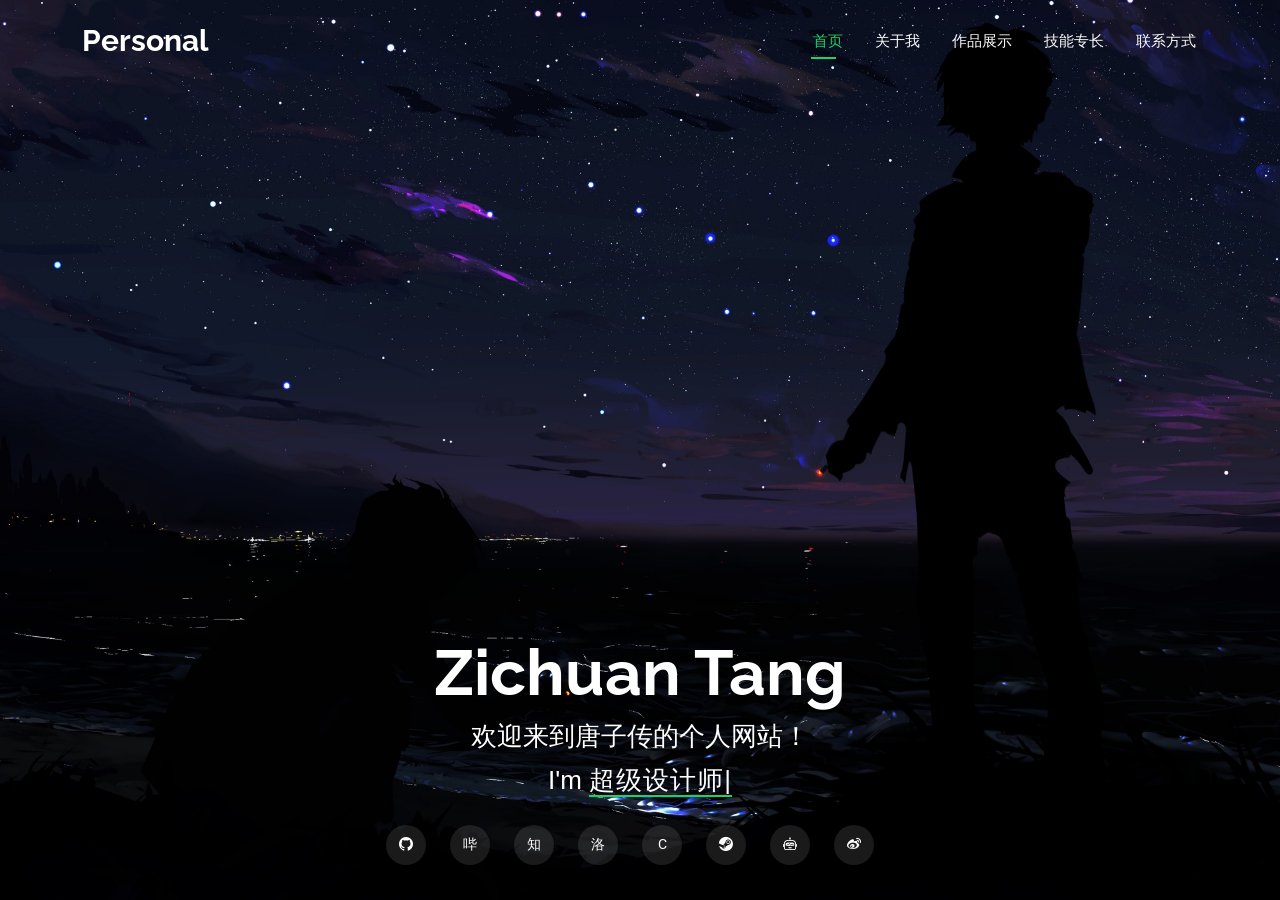
==== index.html @ 65982f15 "在index和css里面加了点东西 1.欢迎来到唐子传的个人网站！ 2.top: 300px;  /* 控制整体向下偏移 50px */ 3.以及一些小注释" ====
<!DOCTYPE html>
<html lang="en">

<head>
  <meta charset="utf-8">
  <meta content="width=device-width, initial-scale=1.0" name="viewport">
  <title>TZC - Personal</title>
  <meta name="description" content="">
  <meta name="keywords" content="">

  <!-- Favicons -->
  <link href="assets/img/favicon.png" rel="icon">
  <link href="assets/img/apple-touch-icon.png" rel="apple-touch-icon">

  <!-- Fonts -->
  <link href="https://fonts.googleapis.com" rel="preconnect">
  <link href="https://fonts.gstatic.com" rel="preconnect" crossorigin>
  <link href="https://fonts.googleapis.com/css2?family=Roboto:ital,wght@0,100;0,300;0,400;0,500;0,700;0,900;1,100;1,300;1,400;1,500;1,700;1,900&family=Poppins:ital,wght@0,100;0,200;0,300;0,400;0,500;0,600;0,700;0,800;0,900;1,100;1,200;1,300;1,400;1,500;1,600;1,700;1,800;1,900&family=Raleway:ital,wght@0,100;0,200;0,300;0,400;0,500;0,600;0,700;0,800;0,900;1,100;1,200;1,300;1,400;1,500;1,600;1,700;1,800;1,900&display=swap" rel="stylesheet">

  <!-- Vendor CSS Files -->
  <link href="assets/vendor/bootstrap/css/bootstrap.min.css" rel="stylesheet">
  <link href="assets/vendor/bootstrap-icons/bootstrap-icons.css" rel="stylesheet">
  <link href="assets/vendor/aos/aos.css" rel="stylesheet">
  <link href="assets/vendor/swiper/swiper-bundle.min.css" rel="stylesheet">
  <link href="assets/vendor/glightbox/css/glightbox.min.css" rel="stylesheet">

  <!-- Main CSS File -->
  <link href="assets/css/main.css" rel="stylesheet">


  <!-- 实际上可以通过JavaScript来监听滚动事件，并动态地调整导航条的显示和隐藏。 -->
  <style>
    /* 增加这段CSS来控制导航条的样式 */
    #header {
      transition: top 0.3s ease-in-out;
    }
  
    .hide-header {
      top: -100px; /* 根据导航条的高度调整，隐藏导航条 */
    }
  </style>  
  <!-- 为了实现需要的“往上滑动页面顶部导航条消失，往下滑动顶部导航条被带出”的效果。 -->
</head>

<body class="index-page">

  <header id="header" class="header d-flex align-items-center fixed-top">
    <div class="container-fluid container-xl position-relative d-flex align-items-center justify-content-between">

      <a href="index.html" class="logo d-flex align-items-center">
        <h1 class="sitename">Personal</h1>
      </a>

      <nav id="navmenu" class="navmenu">
        <ul>
          <li><a href="index.html" class="active">首页</a></li>
          <li><a href="about.html">关于我</a></li>
          <li><a href="resume.html">作品展示</a></li>
          <li><a href="portfolio.html">技能专长</a></li>
          <li><a href="contact.html">联系方式</a></li>
        </ul>
        <i class="mobile-nav-toggle d-xl-none bi bi-list"></i>
      </nav>

    </div>
  </header>

  <main class="main">

    <!-- Hero Section -->
    <section id="hero" class="hero section dark-background">

      <img src="assets/img/hero-bg.jpg" alt="" data-aos="fade-in">

      <div class="container" data-aos="zoom-out" data-aos-delay="100">
        <h2>Zichuan Tang</h2>
        <p>欢迎来到唐子传的个人网站！</p>
        <p>I'm <span class="typed" data-typed-items="超级设计师, 闲的开发人员, 很自由工作者, 宇宙级大学生">老神秘研究人员</span><span class="typed-cursor typed-cursor--blink"></span></p>
        <div class="social-links">
          <a href="https://github.com/Tang20041115"><i class="bi bi-github"></i></a>
          <a href="https://space.bilibili.com/1944350495">哔</a>
          <a href="https://www.zhihu.com/people/tiamo-25-21-86">知</a>
          <a href="https://www.luogu.com.cn/user/812829#practice">洛</a>
          <a href="https://blog.dotcpp.com/home/dotcpp0659127">C</a>
          <a href="https://lmarena.ai/"><i class="bi bi-steam"></i></a>
          <a href="https://web.lmarena.ai/"><i class="bi bi-robot"></i></a>
          <a href="https://www.weibo.com/u/7231794703"><i class="bi bi-sina-weibo"></i></a>
        </div>
      </div>

    </section><!-- /Hero Section -->

  </main>


  <!-- Scroll Top -->
  <a href="#" id="scroll-top" class="scroll-top d-flex align-items-center justify-content-center"><i class="bi bi-arrow-up-short"></i></a>

  <!-- Preloader -->
  <div id="preloader"></div>

  <!-- Vendor JS Files -->
  <script src="assets/vendor/bootstrap/js/bootstrap.bundle.min.js"></script>
  <script src="assets/vendor/php-email-form/validate.js"></script>
  <script src="assets/vendor/aos/aos.js"></script>
  <script src="assets/vendor/typed.js/typed.umd.js"></script>
  <script src="assets/vendor/purecounter/purecounter_vanilla.js"></script>
  <script src="assets/vendor/waypoints/noframework.waypoints.js"></script>
  <script src="assets/vendor/swiper/swiper-bundle.min.js"></script>
  <script src="assets/vendor/glightbox/js/glightbox.min.js"></script>
  <script src="assets/vendor/imagesloaded/imagesloaded.pkgd.min.js"></script>
  <script src="assets/vendor/isotope-layout/isotope.pkgd.min.js"></script>

  <!-- Main JS File -->
  <script src="assets/js/main.js"></script>

  <!-- 实际上可以通过JavaScript来监听滚动事件，并动态地调整导航条的显示和隐藏。 -->
  <script>
    // 添加这段JavaScript代码
    let lastScrollTop = 0;  // 上次滚动的位置
  
    // 获取header元素
    const header = document.getElementById('header');
  
    // 监听滚动事件
    window.addEventListener('scroll', function() {
      let currentScroll = window.pageYOffset || document.documentElement.scrollTop;
      
      if (currentScroll > lastScrollTop) {
        // 滚动向下，隐藏导航条
        header.classList.add('hide-header');
      } else {
        // 滚动向上，显示导航条
        header.classList.remove('hide-header');
      }
      
      lastScrollTop = currentScroll <= 0 ? 0 : currentScroll; // 防止小的负值
    });
  </script>  
  <!-- 为了实现需要的“往上滑动页面顶部导航条消失，往下滑动顶部导航条被带出”的效果。 -->
</body>

</html>
  <!-- =======================================================
  * Template Name: Personal
  * Template URL: https://bootstrapmade.com/personal-free-resume-bootstrap-template/
  * Updated: Nov 04 2024 with Bootstrap v5.3.3
  * Author: BootstrapMade.com
  * License: https://bootstrapmade.com/license/
  ======================================================== -->
---- assets/css/main.css ----
/**
* Template Name: Personal
* Template URL: https://bootstrapmade.com/personal-free-resume-bootstrap-template/
* Updated: Nov 04 2024 with Bootstrap v5.3.3
* Author: BootstrapMade.com
* License: https://bootstrapmade.com/license/
*/

/*--------------------------------------------------------------
# Font & Color Variables
# Help: https://bootstrapmade.com/color-system/
--------------------------------------------------------------*/
/* 字体Fonts */
:root {
  --default-font: "Roboto",  system-ui, -apple-system, "Segoe UI", Roboto, "Helvetica Neue", Arial, "Noto Sans", "Liberation Sans", sans-serif, "Apple Color Emoji", "Segoe UI Emoji", "Segoe UI Symbol", "Noto Color Emoji";
  --heading-font: "Raleway",  sans-serif;
  --nav-font: "Poppins",  sans-serif;
}

/* 全局颜色Global Colors - The following color variables are used throughout the website. Updating them here will change the color scheme of the entire website */
:root { 
  --background-color: #000000; /* Background color for the entire website, including individual sections */
  --default-color: #fafafa; /* Default color used for the majority of the text content across the entire website */
  --heading-color: #ffffff; /* Color for headings, subheadings and title throughout the website */
  --accent-color: #18d26e; /* Accent color that represents your brand on the website. It's used for buttons, links, and other elements that need to stand out */
  --surface-color: #1a1a1a; /* The surface color is used as a background of boxed elements within sections, such as cards, icon boxes, or other elements that require a visual separation from the global background. */
  --contrast-color: #000000; /* Contrast color for text, ensuring readability against backgrounds of accent, heading, or default colors. */
}

/* 菜单颜色Nav Menu Colors - The following color variables are used specifically for the navigation menu. They are separate from the global colors to allow for more customization options */
:root {
  --nav-color: #fafafa;  /* The default color of the main navmenu links */
  --nav-hover-color: #18d26e; /* Applied to main navmenu links when they are hovered over or active */
  --nav-mobile-background-color: #1a1a1a; /* Used as the background color for mobile navigation menu */
  --nav-dropdown-background-color: #1a1a1a; /* Used as the background color for dropdown items that appear when hovering over primary navigation items */
  --nav-dropdown-color: #fafafa; /* Used for navigation links of the dropdown items in the navigation menu. */
  --nav-dropdown-hover-color: #18d26e; /* Similar to --nav-hover-color, this color is applied to dropdown navigation links when they are hovered over. */
}

/* Color Presets - These classes override global colors when applied to any section or element, providing reuse of the sam color scheme. */

.light-background {
  --background-color: #1a1a1a;
  --surface-color: #343434;
}

.dark-background {
  --background-color: rgba(15, 15, 15, 0.975);
  --default-color: #ffffff;
  --heading-color: #ffffff;
  --surface-color: #292929f9;
  --contrast-color: #000000;
}

/* Smooth scroll */
:root {
  scroll-behavior: smooth;
}

/*--------------------------------------------------------------
# General Styling & Shared Classes
--------------------------------------------------------------*/
body {
  color: var(--default-color);
  background-color: var(--background-color);
  font-family: var(--default-font);
}

a {
  color: var(--accent-color);
  text-decoration: none;
  transition: 0.3s;
}

a:hover {
  color: color-mix(in srgb, var(--accent-color), transparent 25%);
  text-decoration: none;
}

h1,
h2,
h3,
h4,
h5,
h6 {
  color: var(--heading-color);
  font-family: var(--heading-font);
}

/* PHP Email Form Messages
------------------------------*/
.php-email-form .error-message {
  display: none;
  background: #df1529;
  color: #ffffff;
  text-align: left;
  padding: 15px;
  margin-bottom: 24px;
  font-weight: 600;
}

.php-email-form .sent-message {
  display: none;
  color: #ffffff;
  background: #059652;
  text-align: center;
  padding: 15px;
  margin-bottom: 24px;
  font-weight: 600;
}

.php-email-form .loading {
  display: none;
  background: var(--surface-color);
  text-align: center;
  padding: 15px;
  margin-bottom: 24px;
}

.php-email-form .loading:before {
  content: "";
  display: inline-block;
  border-radius: 50%;
  width: 24px;
  height: 24px;
  margin: 0 10px -6px 0;
  border: 3px solid var(--accent-color);
  border-top-color: var(--surface-color);
  animation: php-email-form-loading 1s linear infinite;
}

@keyframes php-email-form-loading {
  0% {
    transform: rotate(0deg);
  }

  100% {
    transform: rotate(360deg);
  }
}

/*--------------------------------------------------------------
# Global Header
--------------------------------------------------------------*/
.header {
  --background-color: rgba(0, 0, 0, 0);
  color: var(--default-color);
  background-color: var(--background-color);
  padding: 15px 0;
  transition: all 0.5s;
  z-index: 997;
}

.header .logo {
  line-height: 1;
}

.header .logo img {
  max-height: 32px;
  margin-right: 8px;
}

.header .logo h1 {
  font-size: 30px;
  margin: 0;
  font-weight: 700;
  color: var(--heading-color);
}

.scrolled .header {
  box-shadow: 0px 0 18px rgba(0, 0, 0, 0.1);
}

/* Global Header on Scroll
------------------------------*/
.scrolled .header {
  --background-color: rgba(0, 0, 0, 0.8);
}

/*--------------------------------------------------------------
# Navigation Menu
--------------------------------------------------------------*/
/* Desktop Navigation */
@media (min-width: 1200px) {
  .navmenu {
    padding: 0;
  }

  .navmenu ul {
    margin: 0;
    padding: 0;
    display: flex;
    list-style: none;
    align-items: center;
  }

  .navmenu li {
    position: relative;
  }

  .navmenu>ul>li {
    white-space: nowrap;
    padding: 15px 14px;
  }

  .navmenu>ul>li:last-child {
    padding-right: 0;
  }

  .navmenu a,
  .navmenu a:focus {
    color: var(--nav-color);
    font-size: 15px;
    padding: 0 2px;
    font-family: var(--nav-font);
    font-weight: 400;
    display: flex;
    align-items: center;
    justify-content: space-between;
    white-space: nowrap;
    transition: 0.3s;
    position: relative;
  }

  .navmenu a i,
  .navmenu a:focus i {
    font-size: 12px;
    line-height: 0;
    margin-left: 5px;
    transition: 0.3s;
  }

  .navmenu>ul>li>a:before {
    content: "";
    position: absolute;
    height: 2px;
    bottom: -6px;
    left: 0;
    background-color: var(--nav-hover-color);
    visibility: hidden;
    width: 0px;
    transition: all 0.3s ease-in-out 0s;
  }

  .navmenu a:hover:before,
  .navmenu li:hover>a:before,
  .navmenu .active:before {
    visibility: visible;
    width: 25px;
  }

  .navmenu li:hover>a,
  .navmenu .active,
  .navmenu .active:focus {
    color: var(--nav-hover-color);
  }

  .navmenu .dropdown ul {
    margin: 0;
    padding: 10px 0;
    background: var(--nav-dropdown-background-color);
    display: block;
    position: absolute;
    visibility: hidden;
    left: 14px;
    top: 130%;
    opacity: 0;
    transition: 0.3s;
    border-radius: 4px;
    z-index: 99;
    box-shadow: 0px 0px 30px rgba(0, 0, 0, 0.1);
  }

  .navmenu .dropdown ul li {
    min-width: 200px;
  }

  .navmenu .dropdown ul a {
    padding: 10px 20px;
    font-size: 15px;
    text-transform: none;
    color: var(--nav-dropdown-color);
  }

  .navmenu .dropdown ul a i {
    font-size: 12px;
  }

  .navmenu .dropdown ul a:hover,
  .navmenu .dropdown ul .active:hover,
  .navmenu .dropdown ul li:hover>a {
    color: var(--nav-dropdown-hover-color);
  }

  .navmenu .dropdown:hover>ul {
    opacity: 1;
    top: 100%;
    visibility: visible;
  }

  .navmenu .dropdown .dropdown ul {
    top: 0;
    left: -90%;
    visibility: hidden;
  }

  .navmenu .dropdown .dropdown:hover>ul {
    opacity: 1;
    top: 0;
    left: -100%;
    visibility: visible;
  }
}

/* Mobile Navigation */
@media (max-width: 1199px) {
  .mobile-nav-toggle {
    color: var(--nav-color);
    font-size: 28px;
    line-height: 0;
    margin-right: 10px;
    cursor: pointer;
    transition: color 0.3s;
  }

  .navmenu {
    padding: 0;
    z-index: 9997;
  }

  .navmenu ul {
    display: none;
    list-style: none;
    position: absolute;
    inset: 60px 20px 20px 20px;
    padding: 10px 0;
    margin: 0;
    border-radius: 6px;
    background-color: var(--nav-mobile-background-color);
    border: 1px solid color-mix(in srgb, var(--default-color), transparent 90%);
    box-shadow: none;
    overflow-y: auto;
    transition: 0.3s;
    z-index: 9998;
  }

  .navmenu a,
  .navmenu a:focus {
    color: var(--nav-dropdown-color);
    padding: 10px 20px;
    font-family: var(--nav-font);
    font-size: 17px;
    font-weight: 500;
    display: flex;
    align-items: center;
    justify-content: space-between;
    white-space: nowrap;
    transition: 0.3s;
  }

  .navmenu a i,
  .navmenu a:focus i {
    font-size: 12px;
    line-height: 0;
    margin-left: 5px;
    width: 30px;
    height: 30px;
    display: flex;
    align-items: center;
    justify-content: center;
    border-radius: 50%;
    transition: 0.3s;
    background-color: color-mix(in srgb, var(--accent-color), transparent 90%);
  }

  .navmenu a i:hover,
  .navmenu a:focus i:hover {
    background-color: var(--accent-color);
    color: var(--contrast-color);
  }

  .navmenu a:hover,
  .navmenu .active,
  .navmenu .active:focus {
    color: var(--nav-dropdown-hover-color);
  }

  .navmenu .active i,
  .navmenu .active:focus i {
    background-color: var(--accent-color);
    color: var(--contrast-color);
    transform: rotate(180deg);
  }

  .navmenu .dropdown ul {
    position: static;
    display: none;
    z-index: 99;
    padding: 10px 0;
    margin: 10px 20px;
    background-color: var(--nav-dropdown-background-color);
    transition: all 0.5s ease-in-out;
  }

  .navmenu .dropdown ul ul {
    background-color: rgba(33, 37, 41, 0.1);
  }

  .navmenu .dropdown>.dropdown-active {
    display: block;
    background-color: rgba(33, 37, 41, 0.03);
  }

  .mobile-nav-active {
    overflow: hidden;
  }

  .mobile-nav-active .mobile-nav-toggle {
    color: #fff;
    position: absolute;
    font-size: 32px;
    top: 15px;
    right: 15px;
    margin-right: 0;
    z-index: 9999;
  }

  .mobile-nav-active .navmenu {
    position: fixed;
    overflow: hidden;
    inset: 0;
    background: rgba(33, 37, 41, 0.8);
    transition: 0.3s;
  }

  .mobile-nav-active .navmenu>ul {
    display: block;
  }
}

/*--------------------------------------------------------------
# Global Footer
--------------------------------------------------------------*/
.footer {
  color: var(--default-color);
  background-color: var(--background-color);
  font-size: 14px;
  text-align: center;
  padding: 30px 0;
  position: relative;
}

.footer h3 {
  font-size: 36px;
  font-weight: 700;
  position: relative;
  padding: 0;
  margin: 0 0 15px 0;
}

.footer p {
  font-size: 15;
  font-style: italic;
  padding: 0;
  margin: 0 0 30px 0;
}

.footer .social-links {
  margin: 0 0 30px 0;
}

.footer .social-links a {
  font-size: 16px;
  display: flex;
  align-items: center;
  justify-content: center;
  background: var(--accent-color);
  color: var(--contrast-color);
  line-height: 1;
  margin: 0 4px;
  border-radius: 50%;
  text-align: center;
  width: 36px;
  height: 36px;
  transition: 0.3s;
}

.footer .social-links a:hover {
  background: color-mix(in srgb, var(--accent-color), transparent 20%);
  text-decoration: none;
}

.footer .copyright {
  padding-top: 25px;
  border-top: 1px solid color-mix(in srgb, var(--default-color), transparent 90%);
}

.footer .credits {
  font-size: 13px;
  padding-top: 5px;
}

/*--------------------------------------------------------------
# Preloader
--------------------------------------------------------------*/
#preloader {
  position: fixed;
  inset: 0;
  z-index: 999999;
  overflow: hidden;
  background: var(--background-color);
  transition: all 0.6s ease-out;
}

#preloader:before {
  content: "";
  position: fixed;
  top: calc(50% - 30px);
  left: calc(50% - 30px);
  border: 6px solid #ffffff;
  border-color: var(--accent-color) transparent var(--accent-color) transparent;
  border-radius: 50%;
  width: 60px;
  height: 60px;
  animation: animate-preloader 1.5s linear infinite;
}

@keyframes animate-preloader {
  0% {
    transform: rotate(0deg);
  }

  100% {
    transform: rotate(360deg);
  }
}

/*--------------------------------------------------------------
# Scroll Top Button
--------------------------------------------------------------*/
.scroll-top {
  position: fixed;
  visibility: hidden;
  opacity: 0;
  right: 15px;
  bottom: -15px;
  z-index: 99999;
  background-color: var(--accent-color);
  width: 44px;
  height: 44px;
  border-radius: 50px;
  transition: all 0.4s;
}

.scroll-top i {
  font-size: 24px;
  color: var(--contrast-color);
  line-height: 0;
}

.scroll-top:hover {
  background-color: color-mix(in srgb, var(--accent-color), transparent 20%);
  color: var(--contrast-color);
}

.scroll-top.active {
  visibility: visible;
  opacity: 1;
  bottom: 15px;
}

/*--------------------------------------------------------------
# Disable aos animation delay on mobile devices
--------------------------------------------------------------*/
@media screen and (max-width: 768px) {
  [data-aos-delay] {
    transition-delay: 0 !important;
  }
}

/*--------------------------------------------------------------
# Global Page Titles & Breadcrumbs
--------------------------------------------------------------*/
.page-title {
  color: var(--default-color);
  background-color: var(--background-color);
  position: relative;
}

.page-title .heading {
  padding: 160px 0 80px 0;
  border-top: 1px solid color-mix(in srgb, var(--default-color), transparent 90%);
}

.page-title .heading h1 {
  font-size: 38px;
  font-weight: 700;
}

.page-title nav {
  background-color: color-mix(in srgb, var(--default-color), transparent 90%);
  padding: 20px 0;
}

.page-title nav ol {
  display: flex;
  flex-wrap: wrap;
  list-style: none;
  margin: 0;
  font-size: 16px;
  font-weight: 600;
}

.page-title nav ol li+li {
  padding-left: 10px;
}

.page-title nav ol li+li::before {
  content: "/";
  display: inline-block;
  padding-right: 10px;
  color: color-mix(in srgb, var(--default-color), transparent 70%);
}

/*--------------------------------------------------------------
# Global Sections
--------------------------------------------------------------*/
section,
.section {
  color: var(--default-color);
  background-color: var(--background-color);
  padding: 60px 0;
  scroll-margin-top: 100px;
  overflow: clip;
}

@media (max-width: 1199px) {

  section,
  .section {
    scroll-margin-top: 66px;
  }
}

/*--------------------------------------------------------------
# Global Section Titles
--------------------------------------------------------------*/
.section-title {
  padding-bottom: 60px;
  position: relative;
}

.section-title h2 {
  font-size: 14px;
  font-weight: 500;
  padding: 0;
  line-height: 1px;
  margin: 0;
  letter-spacing: 1.5px;
  text-transform: uppercase;
  color: color-mix(in srgb, var(--default-color), transparent 50%);
  position: relative;
}

.section-title h2::after {
  content: "";
  width: 120px;
  height: 1px;
  display: inline-block;
  background: var(--accent-color);
  margin: 4px 10px;
}

.section-title div {
  color: var(--heading-color);
  margin: 0;
  margin: 0;
  font-size: 28px;
  font-weight: 700;
  text-transform: uppercase;
  font-family: var(--heading-font);
}

/*--------------------------------------------------------------
# Hero Section
--------------------------------------------------------------*/
.hero {
  width: 100%;
  min-height: 100vh;
  position: relative;
  padding: 80px 0;
  display: flex;
  align-items: center;
  justify-content: center;
}

.hero img {
  position: absolute;
  inset: 0;
  display: block;
  width: 100%;
  height: 100%;
  object-fit: cover;
  z-index: 1;
}

.hero .container {
  position: relative;
  z-index: 3;
  text-align: center; /* 水平居中 */
  /*padding-top: 65vh;  调整这个值来控制向下偏移的程度 */
  top: 300px;  /* 控制整体向下偏移 50px */
}

.hero h2 {
  margin: 0;
  font-size: 64px;
  font-weight: 700;
}

.hero p {
  margin: 5px 0 0 0;
  font-size: 26px;
  font-family: 'SimKai', 'KaiTi', sans-serif; /* 设置行书字体 */
}

.hero p span {
  letter-spacing: 1px;
  border-bottom: 2px solid var(--accent-color);
}

.hero .social-links {
  margin-top: 25px;
}

.hero .social-links a {
  background-color: color-mix(in srgb, var(--default-color), transparent 90%);
  color: var(--default-color);
  font-size: 14px;
  width: 40px;
  height: 40px;
  border-radius: 50px;
  display: inline-flex;
  align-items: center;
  justify-content: center;
  margin-right: 20px;
  transition: 0.3s;
}

.hero .social-links a:hover {
  background-color: var(--accent-color);
}

@media (max-width: 768px) {
  .hero h2 {
    font-size: 32px;
  }

  .hero p {
    font-size: 20px;
  }
}

/*--------------------------------------------------------------
# About Section
--------------------------------------------------------------*/
.about .content h2 {
  font-weight: 700;
  font-size: 24px;
}

.about .content ul {
  list-style: none;
  padding: 0;
}

.about .content ul li {
  margin-bottom: 20px;
  display: flex;
  align-items: center;
}

.about .content ul strong {
  margin-right: 10px;
}

.about .content ul i {
  font-size: 16px;
  margin-right: 5px;
  color: var(--accent-color);
  line-height: 0;
}

/*--------------------------------------------------------------
# Stats Section
--------------------------------------------------------------*/
.stats i {
  background-color: var(--surface-color);
  color: var(--accent-color);
  box-shadow: 0px 2px 25px rgba(0, 0, 0, 0.1);
  width: 54px;
  height: 54px;
  font-size: 24px;
  border-radius: 50px;
  border: 2px solid var(--background-color);
  display: inline-flex;
  align-items: center;
  justify-content: center;
  position: relative;
  z-index: 1;
}

.stats .stats-item {
  background-color: var(--surface-color);
  margin-top: -27px;
  padding: 30px 30px 25px 30px;
  width: 100%;
  position: relative;
  text-align: center;
  box-shadow: 0px 2px 35px rgba(0, 0, 0, 0.1);
  border-radius: 4px;
  z-index: 0;
}

.stats .stats-item span {
  font-size: 36px;
  display: block;
  font-weight: 700;
  color: color-mix(in srgb, var(--default-color), transparent 20%);
}

.stats .stats-item p {
  padding: 0;
  margin: 0;
  font-family: var(--heading-font);
  font-size: 16px;
}

/*--------------------------------------------------------------
# Skills Section
--------------------------------------------------------------*/
.skills .progress {
  height: 60px;
  display: block;
  background: none;
  border-radius: 0;
}

.skills .progress .skill {
  color: var(--heading-color);
  padding: 0;
  margin: 0 0 6px 0;
  text-transform: uppercase;
  display: block;
  font-weight: 600;
  font-family: var(--heading-font);
}

.skills .progress .skill .val {
  float: right;
  font-style: normal;
}

.skills .progress-bar-wrap {
  background: color-mix(in srgb, var(--default-color), transparent 90%);
  height: 10px;
}

.skills .progress-bar {
  width: 1px;
  height: 10px;
  transition: 0.9s;
  background-color: var(--accent-color);
}

/*--------------------------------------------------------------
# Interests Section
--------------------------------------------------------------*/
.interests .features-item {
  background-color: var(--surface-color);
  display: flex;
  align-items: center;
  padding: 20px;
  transition: 0.3s;
  border: 1px solid color-mix(in srgb, var(--default-color), transparent 90%);
  position: relative;
}

.interests .features-item i {
  font-size: 32px;
  padding-right: 10px;
  line-height: 0;
}

.interests .features-item h3 {
  font-weight: 700;
  margin: 0;
  padding: 0;
  line-height: 1;
  font-size: 16px;
}

.interests .features-item h3 a {
  color: var(--heading-color);
  transition: 0.3s;
}

.interests .features-item:hover {
  border-color: var(--accent-color);
}

.interests .features-item:hover h3 a {
  color: var(--accent-color);
}

/*--------------------------------------------------------------
# Testimonials Section
--------------------------------------------------------------*/
.testimonials .testimonials-carousel,
.testimonials .testimonials-slider {
  overflow: hidden;
}

.testimonials .testimonial-item {
  box-sizing: content-box;
  min-height: 320px;
}

.testimonials .testimonial-item .testimonial-img {
  width: 90px;
  border-radius: 50%;
  margin: -40px 0 0 40px;
  position: relative;
  z-index: 2;
  border: 6px solid var(--background-color);
}

.testimonials .testimonial-item h3 {
  font-size: 18px;
  font-weight: bold;
  margin: 10px 0 5px 45px;
}

.testimonials .testimonial-item h4 {
  font-size: 14px;
  color: color-mix(in srgb, var(--default-color), transparent 20%);
  margin: 0 0 0 45px;
}

.testimonials .testimonial-item .quote-icon-left,
.testimonials .testimonial-item .quote-icon-right {
  color: color-mix(in srgb, var(--accent-color), transparent 50%);
  font-size: 26px;
  line-height: 0;
}

.testimonials .testimonial-item .quote-icon-left {
  display: inline-block;
  left: -5px;
  position: relative;
}

.testimonials .testimonial-item .quote-icon-right {
  display: inline-block;
  right: -5px;
  position: relative;
  top: 10px;
  transform: scale(-1, -1);
}

.testimonials .testimonial-item p {
  font-style: italic;
  margin: 0 15px 0 15px;
  padding: 20px 20px 60px 20px;
  background: var(--surface-color);
  border-radius: 6px;
  position: relative;
  z-index: 1;
}

.testimonials .swiper-wrapper {
  height: auto;
}

.testimonials .swiper-pagination {
  margin-top: 20px;
  position: relative;
}

.testimonials .swiper-pagination .swiper-pagination-bullet {
  width: 12px;
  height: 12px;
  background-color: var(--background-color);
  opacity: 1;
  border: 1px solid var(--accent-color);
}

.testimonials .swiper-pagination .swiper-pagination-bullet-active {
  background-color: var(--accent-color);
}

/*--------------------------------------------------------------
# Resume Section
--------------------------------------------------------------*/
.resume .resume-title {
  color: var(--heading-color);
  font-size: 26px;
  font-weight: 700;
  margin-top: 20px;
  margin-bottom: 20px;
}

.resume .resume-item {
  padding: 0 0 20px 20px;
  margin-top: -2px;
  border-left: 2px solid var(--accent-color);
  position: relative;
}

.resume .resume-item h4 {
  line-height: 18px;
  font-size: 18px;
  font-weight: 600;
  text-transform: uppercase;
  color: color-mix(in srgb, var(--default-color), transparent 20%);
  margin-bottom: 10px;
}

.resume .resume-item h5 {
  font-size: 16px;
  padding: 5px 15px;
  display: inline-block;
  font-weight: 600;
  margin-bottom: 10px;
}

.resume .resume-item ul {
  padding-left: 20px;
}

.resume .resume-item ul li {
  padding-bottom: 10px;
}

.resume .resume-item:last-child {
  padding-bottom: 0;
}

.resume .resume-item::before {
  content: "";
  position: absolute;
  width: 16px;
  height: 16px;
  border-radius: 50px;
  left: -9px;
  top: 0;
  background: var(--background-color);
  border: 2px solid var(--accent-color);
}

/*--------------------------------------------------------------
# Services Section
--------------------------------------------------------------*/
.services .service-item {
  background-color: var(--surface-color);
  text-align: center;
  padding: 80px 20px;
  transition: all ease-in-out 0.3s;
  height: 100%;
}

.services .service-item .icon {
  margin: 0 auto;
  width: 64px;
  height: 64px;
  background: var(--accent-color);
  border-radius: 4px;
  display: flex;
  align-items: center;
  justify-content: center;
  margin-bottom: 20px;
  transition: 0.3s;
  transform-style: preserve-3d;
}

.services .service-item .icon i {
  color: var(--contrast-color);
  font-size: 28px;
  transition: ease-in-out 0.3s;
}

.services .service-item .icon::before {
  position: absolute;
  content: "";
  left: -8px;
  top: -8px;
  height: 100%;
  width: 100%;
  background: color-mix(in srgb, var(--accent-color), transparent 80%);
  border-radius: 5px;
  transition: all 0.3s ease-out 0s;
  transform: translateZ(-1px);
}

.services .service-item h3 {
  font-weight: 700;
  margin: 10px 0 15px 0;
  font-size: 22px;
}

.services .service-item p {
  line-height: 24px;
  font-size: 14px;
  margin-bottom: 0;
}

.services .service-item:hover {
  background: var(--accent-color);
  border-color: var(--accent-color);
}

.services .service-item:hover .icon {
  background: var(--surface-color);
}

.services .service-item:hover .icon i {
  color: var(--accent-color);
}

.services .service-item:hover .icon::before {
  background: color-mix(in srgb, var(--background-color), transparent 70%);
}

.services .service-item:hover h3,
.services .service-item:hover p {
  color: var(--contrast-color);
}

/*--------------------------------------------------------------
# Service Details Section
--------------------------------------------------------------*/
.service-details .services-list {
  background-color: var(--surface-color);
  padding: 10px 30px;
  border: 1px solid color-mix(in srgb, var(--default-color), transparent 90%);
  margin-bottom: 20px;
}

.service-details .services-list a {
  display: block;
  line-height: 1;
  padding: 8px 0 8px 15px;
  border-left: 3px solid color-mix(in srgb, var(--default-color), transparent 70%);
  margin: 20px 0;
  color: color-mix(in srgb, var(--default-color), transparent 20%);
  transition: 0.3s;
}

.service-details .services-list a.active {
  color: var(--heading-color);
  font-weight: 700;
  border-color: var(--accent-color);
}

.service-details .services-list a:hover {
  border-color: var(--accent-color);
}

.service-details .services-img {
  margin-bottom: 20px;
}

.service-details h3 {
  font-size: 26px;
  font-weight: 700;
}

.service-details h4 {
  font-size: 20px;
  font-weight: 700;
}

.service-details p {
  font-size: 15px;
}

.service-details ul {
  list-style: none;
  padding: 0;
  font-size: 15px;
}

.service-details ul li {
  padding: 5px 0;
  display: flex;
  align-items: center;
}

.service-details ul i {
  font-size: 20px;
  margin-right: 8px;
  color: var(--accent-color);
}

/*--------------------------------------------------------------
# Portfolio Section
--------------------------------------------------------------*/
.portfolio .portfolio-filters {
  padding: 0;
  margin: 0 auto 20px auto;
  list-style: none;
  text-align: center;
}

.portfolio .portfolio-filters li {
  cursor: pointer;
  display: inline-block;
  padding: 0;
  font-size: 18px;
  font-weight: 500;
  margin: 0 10px;
  line-height: 1;
  margin-bottom: 5px;
  transition: all 0.3s ease-in-out;
}

.portfolio .portfolio-filters li:hover,
.portfolio .portfolio-filters li.filter-active {
  color: var(--accent-color);
}

.portfolio .portfolio-filters li:first-child {
  margin-left: 0;
}

.portfolio .portfolio-filters li:last-child {
  margin-right: 0;
}

@media (max-width: 575px) {
  .portfolio .portfolio-filters li {
    font-size: 14px;
    margin: 0 5px;
  }
}

.portfolio .portfolio-content {
  position: relative;
  overflow: hidden;
}

.portfolio .portfolio-content img {
  transition: 0.3s;
}

.portfolio .portfolio-content .portfolio-info {
  opacity: 0;
  position: absolute;
  inset: 0;
  z-index: 3;
  transition: all ease-in-out 0.3s;
  background: rgba(0, 0, 0, 0.6);
  padding: 15px;
}

.portfolio .portfolio-content .portfolio-info h4 {
  font-size: 14px;
  padding: 5px 10px;
  font-weight: 400;
  color: #ffffff;
  display: inline-block;
  background-color: var(--accent-color);
}

.portfolio .portfolio-content .portfolio-info p {
  position: absolute;
  bottom: 10px;
  text-align: center;
  display: inline-block;
  left: 0;
  right: 0;
  font-size: 16px;
  font-weight: 600;
  color: rgba(255, 255, 255, 0.8);
}

.portfolio .portfolio-content .portfolio-info .preview-link,
.portfolio .portfolio-content .portfolio-info .details-link {
  position: absolute;
  left: calc(50% - 40px);
  font-size: 26px;
  top: calc(50% - 14px);
  color: #fff;
  transition: 0.3s;
  line-height: 1.2;
}

.portfolio .portfolio-content .portfolio-info .preview-link:hover,
.portfolio .portfolio-content .portfolio-info .details-link:hover {
  color: var(--accent-color);
}

.portfolio .portfolio-content .portfolio-info .details-link {
  left: 50%;
  font-size: 34px;
  line-height: 0;
}

.portfolio .portfolio-content:hover .portfolio-info {
  opacity: 1;
}

.portfolio .portfolio-content:hover img {
  transform: scale(1.1);
}

/*--------------------------------------------------------------
# Portfolio Details Section
--------------------------------------------------------------*/
.portfolio-details .portfolio-details-slider img {
  width: 100%;
}

.portfolio-details .portfolio-details-slider .swiper-pagination {
  margin-top: 20px;
  position: relative;
}

.portfolio-details .portfolio-details-slider .swiper-pagination .swiper-pagination-bullet {
  width: 12px;
  height: 12px;
  background-color: color-mix(in srgb, var(--default-color), transparent 85%);
  opacity: 1;
}

.portfolio-details .portfolio-details-slider .swiper-pagination .swiper-pagination-bullet-active {
  background-color: var(--accent-color);
}

.portfolio-details .portfolio-info {
  background-color: var(--surface-color);
  padding: 30px;
  box-shadow: 0px 0 30px rgba(0, 0, 0, 0.1);
}

.portfolio-details .portfolio-info h3 {
  font-size: 22px;
  font-weight: 700;
  margin-bottom: 20px;
  padding-bottom: 20px;
  border-bottom: 1px solid color-mix(in srgb, var(--default-color), transparent 85%);
}

.portfolio-details .portfolio-info ul {
  list-style: none;
  padding: 0;
  font-size: 15px;
}

.portfolio-details .portfolio-info ul li+li {
  margin-top: 10px;
}

.portfolio-details .portfolio-description {
  padding-top: 30px;
}

.portfolio-details .portfolio-description h2 {
  font-size: 26px;
  font-weight: 700;
  margin-bottom: 20px;
}

.portfolio-details .portfolio-description p {
  padding: 0;
  color: color-mix(in srgb, var(--default-color), transparent 30%);
}

/*--------------------------------------------------------------
# Starter Section Section
--------------------------------------------------------------*/
.starter-section {
  /* Add your styles here */
}

/*--------------------------------------------------------------
# Contact Section
--------------------------------------------------------------*/
.contact .info-item {
  box-shadow: 0px 0px 20px rgba(0, 0, 0, 0.1);
  padding: 20px 30px;
}

.contact .info-item .icon {
  color: var(--contrast-color);
  background-color: var(--accent-color);
  width: 56px;
  height: 56px;
  font-size: 24px;
  display: flex;
  justify-content: center;
  align-items: center;
  transition: all 0.3s ease-in-out;
  border-radius: 50%;
  margin-right: 15px;
}

.contact .info-item h3 {
  font-size: 18px;
  font-weight: 700;
  margin: 0 0 2px 0;
}

.contact .info-item p {
  padding: 0;
  margin-bottom: 0;
  font-size: 14px;
}

.contact .info-item .social-links a {
  font-size: 24px;
  display: inline-block;
  line-height: 1;
  margin: 4px 6px 0 0;
  transition: 0.3s;
  color: color-mix(in srgb, var(--default-color), transparent 50%);
}

.contact .info-item .social-links a:hover {
  color: var(--accent-color);
}

.contact .php-email-form {
  box-shadow: 0px 0px 20px rgba(0, 0, 0, 0.1);
  padding: 30px;
  margin-top: 30px;
}

@media (max-width: 575px) {
  .contact .php-email-form {
    padding: 20px;
  }
}

.contact .php-email-form input[type=text],
.contact .php-email-form input[type=email],
.contact .php-email-form textarea {
  color: var(--default-color);
  background-color: color-mix(in srgb, var(--background-color), transparent 50%);
  border-color: color-mix(in srgb, var(--default-color), transparent 80%);
  font-size: 14px;
  padding: 10px 15px;
  box-shadow: none;
  border-radius: 0;
}

.contact .php-email-form input[type=text]:focus,
.contact .php-email-form input[type=email]:focus,
.contact .php-email-form textarea:focus {
  border-color: var(--accent-color);
}

.contact .php-email-form input[type=text]::placeholder,
.contact .php-email-form input[type=email]::placeholder,
.contact .php-email-form textarea::placeholder {
  color: color-mix(in srgb, var(--default-color), transparent 70%);
}

.contact .php-email-form button[type=submit] {
  color: var(--contrast-color);
  background: var(--accent-color);
  border: 0;
  padding: 10px 30px;
  transition: 0.4s;
  border-radius: 50px;
}

.contact .php-email-form button[type=submit]:hover {
  background: color-mix(in srgb, var(--accent-color), transparent 20%);
}
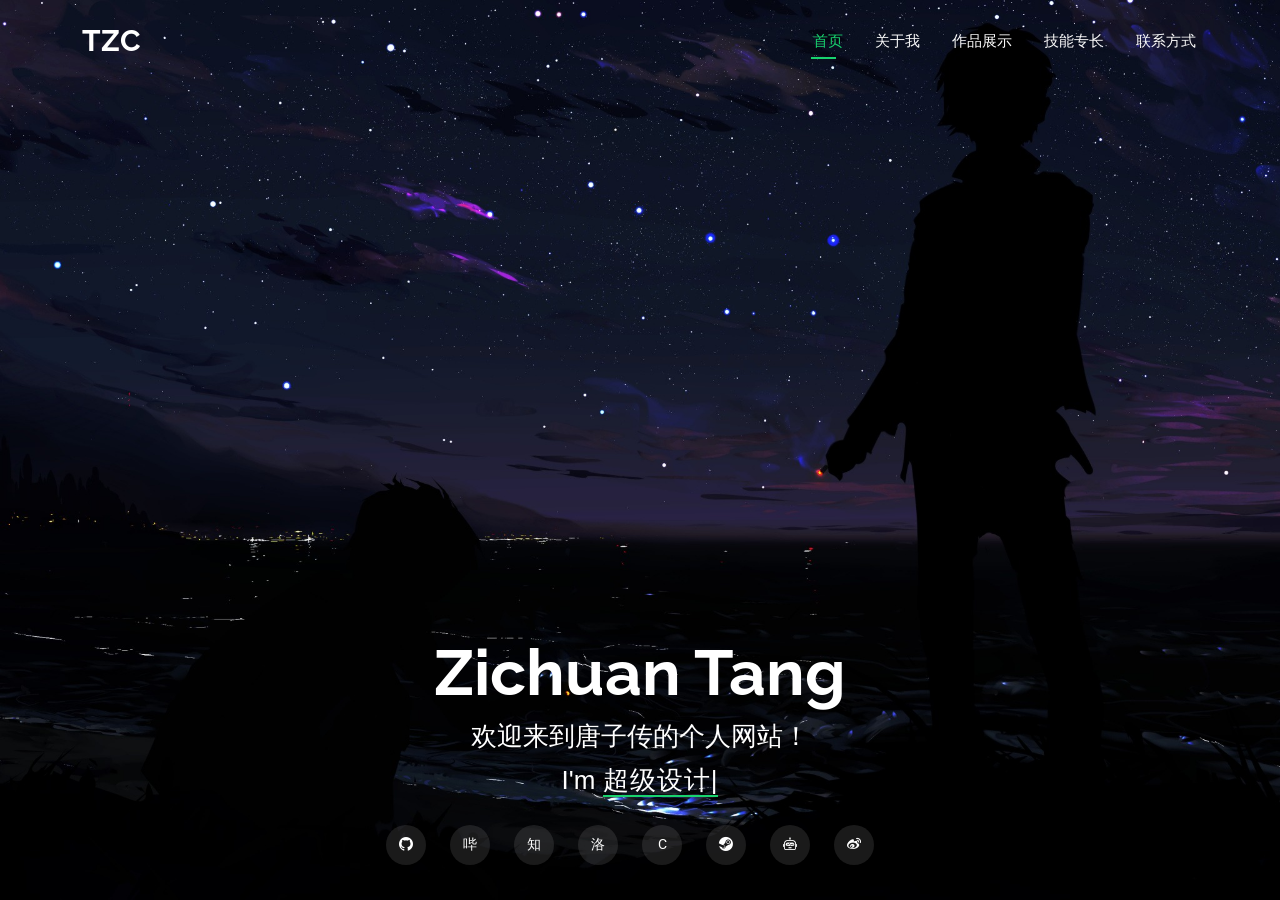
==== commit 1a572110: "1.更正了顶部栏的一些内容。2.修改了联系方式里面的发送信息。" ====
--- a/index.html
+++ b/index.html
@@ -4,7 +4,7 @@
 <head>
   <meta charset="utf-8">
   <meta content="width=device-width, initial-scale=1.0" name="viewport">
-  <title>TZC - Personal</title>
+  <title>首页 - TZC</title>
   <meta name="description" content="">
   <meta name="keywords" content="">
 
@@ -40,6 +40,18 @@
     }
   </style>  
   <!-- 为了实现需要的“往上滑动页面顶部导航条消失，往下滑动顶部导航条被带出”的效果。 -->
+  <!-- 百度统计 -->
+  <script>
+    var _hmt = _hmt || [];
+    (function() {
+      var hm = document.createElement("script");
+      hm.src = "https://hm.baidu.com/hm.js?2abfa627e75d5075f72091385021508c";
+      var s = document.getElementsByTagName("script")[0]; 
+      s.parentNode.insertBefore(hm, s);
+    })();
+    </script>
+  <!-- 百度统计 -->
+    
 </head>
 
 <body class="index-page">
@@ -48,7 +60,7 @@
     <div class="container-fluid container-xl position-relative d-flex align-items-center justify-content-between">
 
       <a href="index.html" class="logo d-flex align-items-center">
-        <h1 class="sitename">Personal</h1>
+        <h1 class="sitename">TZC</h1>
       </a>
 
       <nav id="navmenu" class="navmenu">
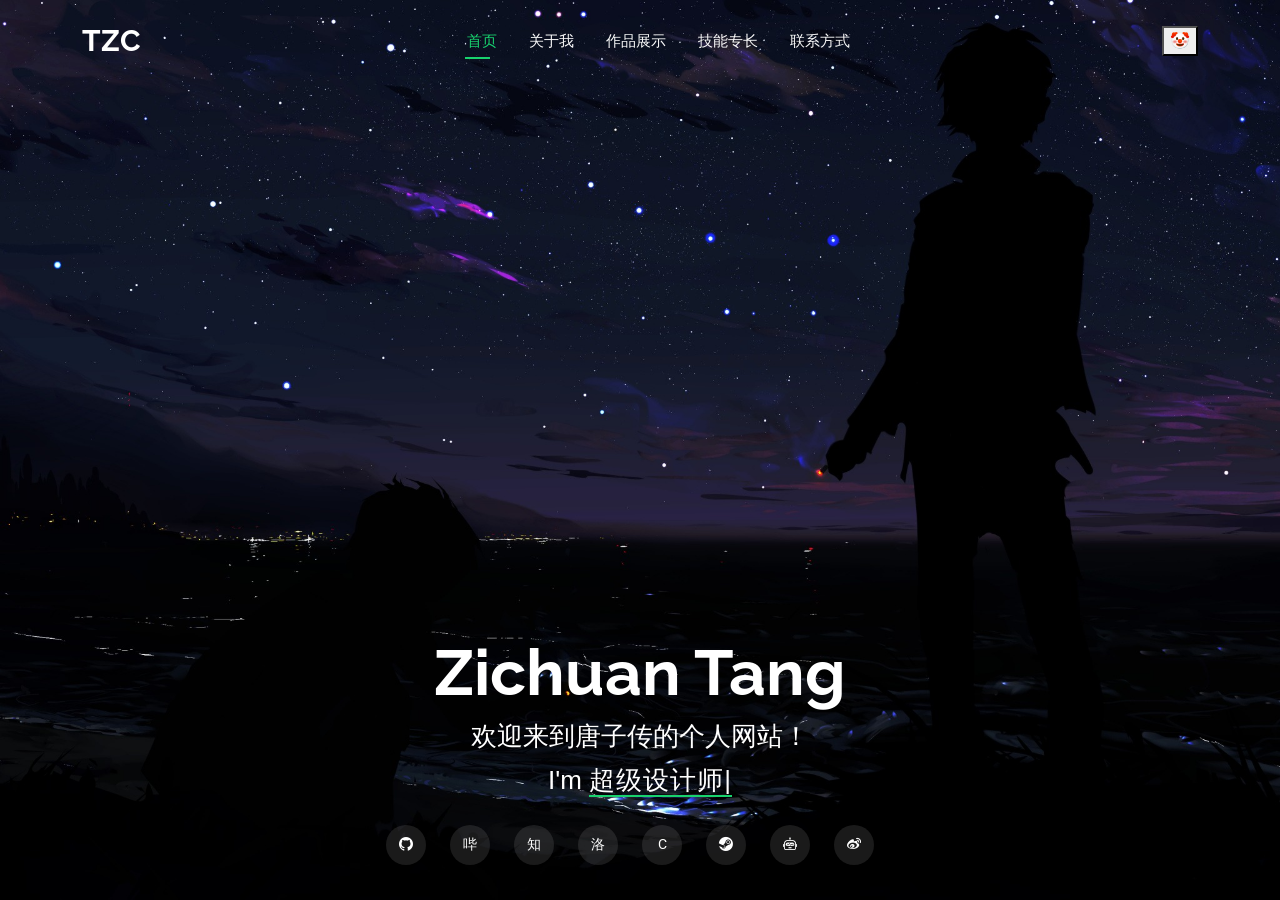
==== commit 24806ef8: "1。main.js底部加入了黑白主题。2.删掉了免责声明部分重新写。3.每个页面都加入了黑白主题按钮。       <!-- 黑白主题按钮 --><button id="color-toggle-bt" ====
--- a/index.html
+++ b/index.html
@@ -73,7 +73,7 @@
         </ul>
         <i class="mobile-nav-toggle d-xl-none bi bi-list"></i>
       </nav>
-
+      <!-- 黑白主题按钮 --><button id="color-toggle-btn">🤡</button>
     </div>
   </header>
 
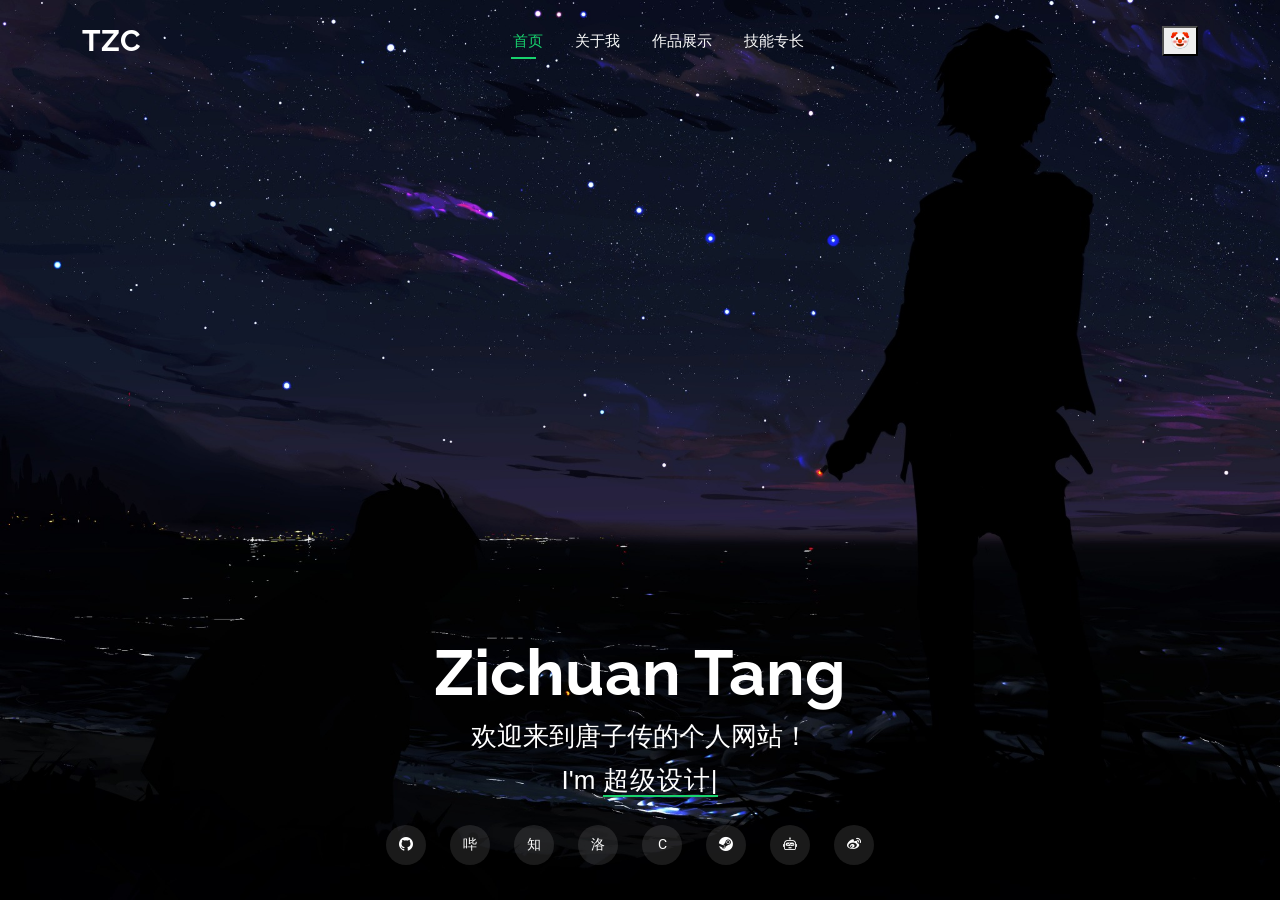
==== commit ba56a500: "1.把”联系方式“和”免责声明“都没用到了。2.“作品展示内容也删了，放到没用的地方去了。" ====
--- a/index.html
+++ b/index.html
@@ -69,7 +69,7 @@
           <li><a href="about.html">关于我</a></li>
           <li><a href="resume.html">作品展示</a></li>
           <li><a href="portfolio.html">技能专长</a></li>
-          <li><a href="contact.html">联系方式</a></li>
+          <!-- <li><a href="contact.html">联系方式</a></li>-->
         </ul>
         <i class="mobile-nav-toggle d-xl-none bi bi-list"></i>
       </nav>
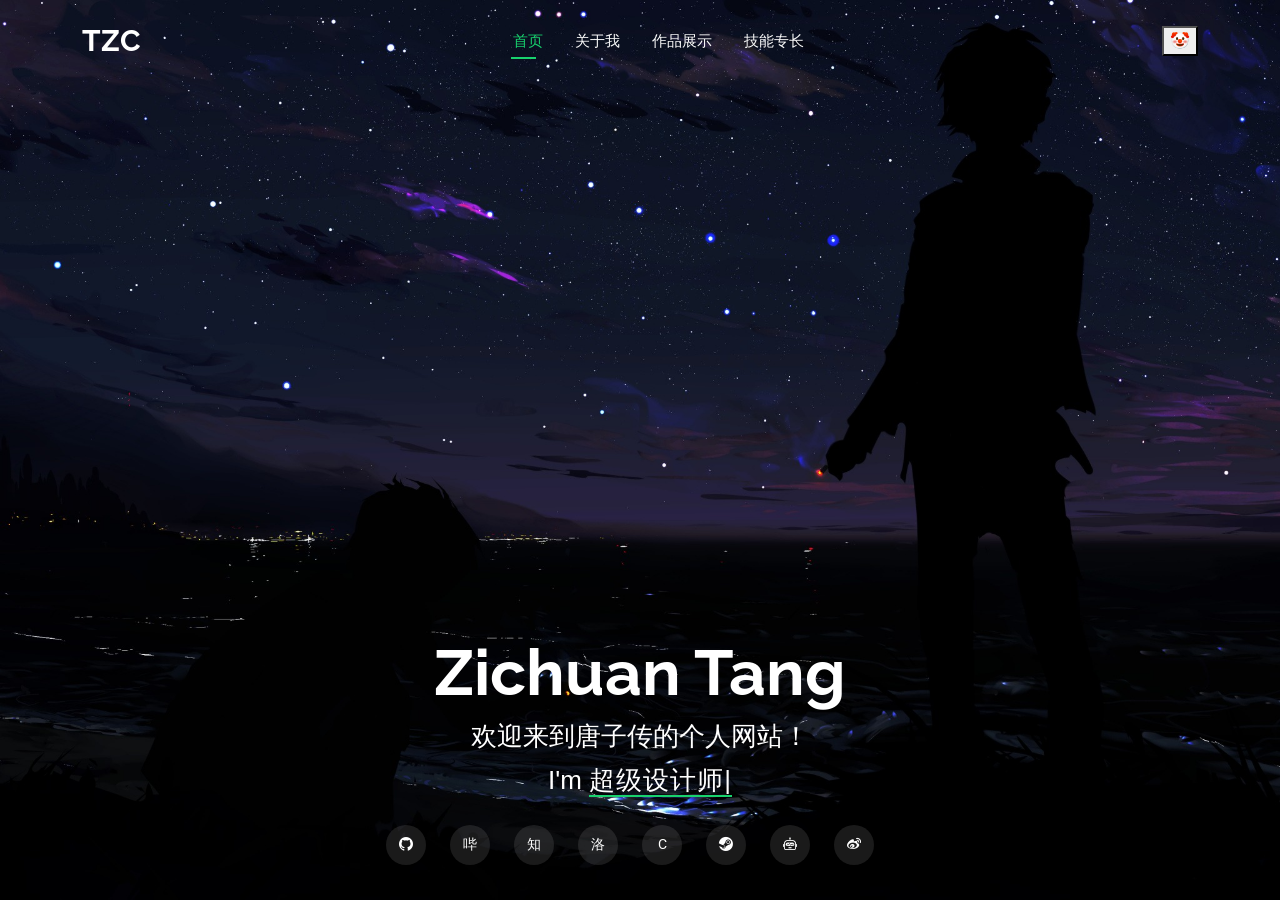
==== commit f4e6bee5: "1.装animate.css这个CSS 动画库。2.改了点注释。" ====
--- a/index.html
+++ b/index.html
@@ -39,7 +39,7 @@
       top: -100px; /* 根据导航条的高度调整，隐藏导航条 */
     }
   </style>  
-  <!-- 为了实现需要的“往上滑动页面顶部导航条消失，往下滑动顶部导航条被带出”的效果。 -->
+  
   <!-- 百度统计 -->
   <script>
     var _hmt = _hmt || [];
@@ -50,12 +50,13 @@
       s.parentNode.insertBefore(hm, s);
     })();
     </script>
-  <!-- 百度统计 -->
     
+  <!-- 安装animate.css这个CSS 动画库 -->
+  <link rel="stylesheet" href="https://cdnjs.cloudflare.com/ajax/libs/animate.css/4.1.1/animate.min.css"/>
 </head>
 
 <body class="index-page">
-
+  <!--顶部栏-->
   <header id="header" class="header d-flex align-items-center fixed-top">
     <div class="container-fluid container-xl position-relative d-flex align-items-center justify-content-between">
 
@@ -149,15 +150,7 @@
       lastScrollTop = currentScroll <= 0 ? 0 : currentScroll; // 防止小的负值
     });
   </script>  
-  <!-- 为了实现需要的“往上滑动页面顶部导航条消失，往下滑动顶部导航条被带出”的效果。 -->
+  
 </body>
 
-</html>
-  <!-- =======================================================
-  * Template Name: Personal
-  * Template URL: https://bootstrapmade.com/personal-free-resume-bootstrap-template/
-  * Updated: Nov 04 2024 with Bootstrap v5.3.3
-  * Author: BootstrapMade.com
-  * License: https://bootstrapmade.com/license/
-  ======================================================== -->
-  +</html>
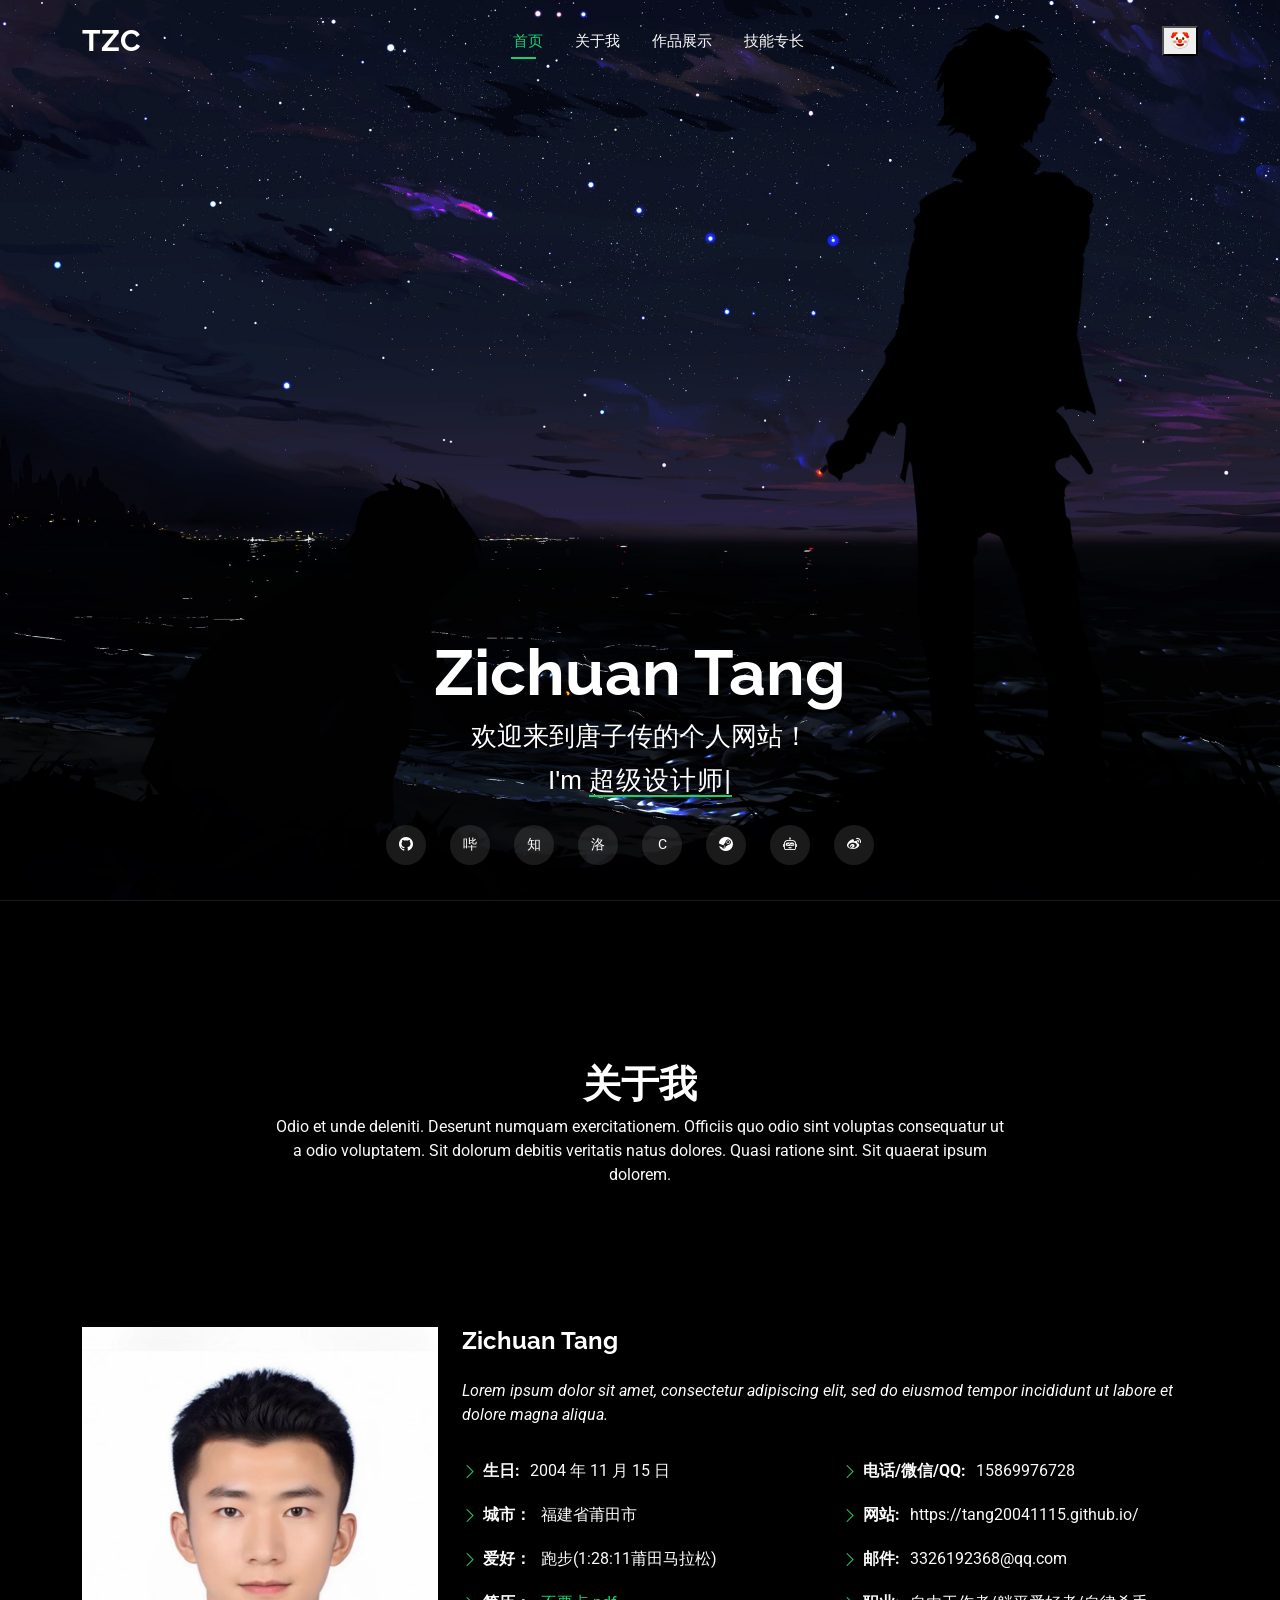
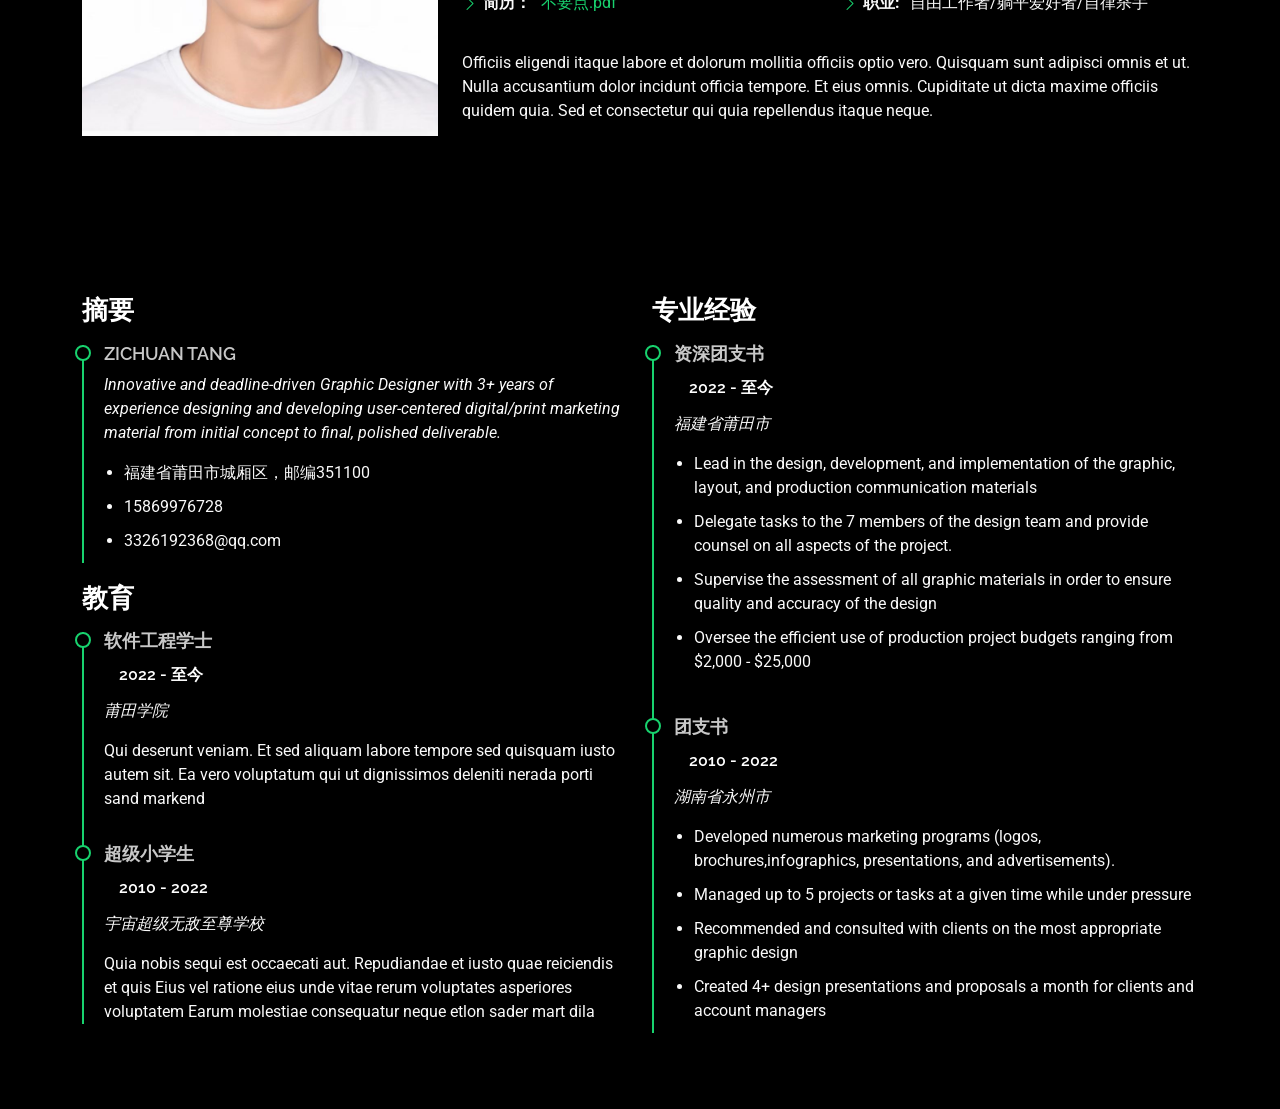
==== commit 44b2e055: "1.将index的顶部栏加入了data-aos="slide-down"这个。 2，背景图片去掉了data-aos="fade-in"这个。 3.这部分<div class="container" d" ====
--- a/index.html
+++ b/index.html
@@ -58,7 +58,7 @@
 <body class="index-page">
   <!--顶部栏-->
   <header id="header" class="header d-flex align-items-center fixed-top">
-    <div class="container-fluid container-xl position-relative d-flex align-items-center justify-content-between">
+    <div class="container-fluid container-xl position-relative d-flex align-items-center justify-content-between" data-aos="slide-down">
 
       <a href="index.html" class="logo d-flex align-items-center">
         <h1 class="sitename">TZC</h1>
@@ -83,9 +83,9 @@
     <!-- Hero Section -->
     <section id="hero" class="hero section dark-background">
 
-      <img src="assets/img/hero-bg.jpg" alt="" data-aos="fade-in">
-
-      <div class="container" data-aos="zoom-out" data-aos-delay="100">
+      <img src="assets/img/hero-bg.jpg" alt="" >
+
+      <div class="container" data-aos="slide-up">
         <h2>Zichuan Tang</h2>
         <p>欢迎来到唐子传的个人网站！</p>
         <p>I'm <span class="typed" data-typed-items="超级设计师, 闲的开发人员, 很自由工作者, 宇宙级大学生">老神秘研究人员</span><span class="typed-cursor typed-cursor--blink"></span></p>
@@ -103,6 +103,146 @@
 
     </section><!-- /Hero Section -->
 
+
+    <!-- Page Title -->
+    <div class="page-title" data-aos="fade">
+      <div class="heading">
+        <div class="container">
+          <div class="row d-flex justify-content-center text-center">
+            <div class="col-lg-8">
+              <h1>关于我</h1>
+              <p class="mb-0">Odio et unde deleniti. Deserunt numquam exercitationem. Officiis quo odio sint voluptas consequatur ut a odio voluptatem. Sit dolorum debitis veritatis natus dolores. Quasi ratione sint. Sit quaerat ipsum dolorem.</p>
+            </div>
+          </div>
+        </div>
+      </div>
+      <!-- 添加的
+      <nav class="breadcrumbs">
+        <div class="container">
+          <ol>
+            <li><a href="assets/唐子传-250207.pdf">【 简历.pdf 】</a></li>
+          </ol>
+        </div>
+      </nav>
+      添加的 -->
+    </div><!-- End Page Title -->
+
+    <!-- About Section -->
+    <section id="about" class="about section">
+
+      <div class="container" data-aos="fade-up" data-aos-delay="100">
+
+        <div class="row gy-4 justify-content-center">
+          <div class="col-lg-4">
+            <img src="assets/img/profile-img.jpg" class="img-fluid" alt="">
+          </div>
+          <div class="col-lg-8 content">
+            <h2>Zichuan Tang</h2>
+            <p class="fst-italic py-3">
+              Lorem ipsum dolor sit amet, consectetur adipiscing elit, sed do eiusmod tempor incididunt ut labore et dolore
+              magna aliqua.
+            </p>
+            <div class="row">
+              <div class="col-lg-6">
+                <ul>
+                  <li><i class="bi bi-chevron-right"></i> <strong>生日:</strong> <span>2004 年 11 月 15 日</span></li>
+                  <li><i class="bi bi-chevron-right"></i> <strong>城市：</strong> <span>福建省莆田市</span></li>
+                  <li><i class="bi bi-chevron-right"></i> <strong>爱好：</strong> <span>跑步(1:28:11莆田马拉松)</span></li>
+                  <li><i class="bi bi-chevron-right"></i> <strong>简历：</strong><a href="assets/唐子传-250207.pdf">不要点.pdf </a></li>
+                </ul>
+              </div>
+              <div class="col-lg-6">
+                <ul>
+                  <li><i class="bi bi-chevron-right"></i> <strong>电话/微信/QQ:</strong> <span>15869976728</span></li>
+                  <li><i class="bi bi-chevron-right"></i> <strong>网站:</strong> <span>https://tang20041115.github.io/</span></li>
+                  <li><i class="bi bi-chevron-right"></i> <strong>邮件:</strong> <span>3326192368@qq.com</span></li>
+                  <li><i class="bi bi-chevron-right"></i> <strong>职业:</strong> <span>自由工作者/躺平爱好者/自律杀手</span></li>
+                </ul>
+              </div>
+            </div>
+            <p class="py-3">
+              Officiis eligendi itaque labore et dolorum mollitia officiis optio vero. Quisquam sunt adipisci omnis et ut. Nulla accusantium dolor incidunt officia tempore. Et eius omnis.
+              Cupiditate ut dicta maxime officiis quidem quia. Sed et consectetur qui quia repellendus itaque neque.
+            </p>
+          </div>
+        </div>
+
+      </div>
+
+    </section><!-- /About Section -->
+
+    <!-- Resume Section -->
+    <section id="resume" class="resume section">
+  
+      <div class="container">
+  
+        <div class="row">
+  
+          <div class="col-lg-6" data-aos="fade-up" data-aos-delay="100">
+            <h3 class="resume-title">摘要</h3>
+  
+            <div class="resume-item pb-0">
+              <h4>Zichuan Tang</h4>
+              <p><em>Innovative and deadline-driven Graphic Designer with 3+ years of experience designing and developing user-centered digital/print marketing material from initial concept to final, polished deliverable.</em></p>
+              <ul>
+                <li>福建省莆田市城厢区，邮编351100</li>
+                <li>15869976728</li>
+                <li>3326192368@qq.com</li>
+              </ul>
+            </div><!-- Edn Resume Item -->
+  
+            <h3 class="resume-title">教育</h3>
+            <div class="resume-item">
+              <h4>软件工程学士</h4>
+              <h5>2022 - 至今</h5>
+              <p><em>莆田学院</em></p>
+              <p>Qui deserunt veniam. Et sed aliquam labore tempore sed quisquam iusto autem sit. Ea vero voluptatum qui ut dignissimos deleniti nerada porti sand markend</p>
+            </div><!-- Edn Resume Item -->
+  
+            <div class="resume-item">
+              <h4>超级小学生</h4>
+              <h5>2010 - 2022</h5>
+              <p><em>宇宙超级无敌至尊学校</em></p>
+              <p>Quia nobis sequi est occaecati aut. Repudiandae et iusto quae reiciendis et quis Eius vel ratione eius unde vitae rerum voluptates asperiores voluptatem Earum molestiae consequatur neque etlon sader mart dila</p>
+            </div><!-- Edn Resume Item -->
+  
+          </div>
+  
+          <div class="col-lg-6" data-aos="fade-up" data-aos-delay="200">
+            <h3 class="resume-title">专业经验</h3>
+            <div class="resume-item">
+              <h4>资深团支书</h4>
+              <h5>2022 - 至今</h5>
+              <p><em>福建省莆田市</em></p>
+              <ul>
+                <li>Lead in the design, development, and implementation of the graphic, layout, and production communication materials</li>
+                <li>Delegate tasks to the 7 members of the design team and provide counsel on all aspects of the project. </li>
+                <li>Supervise the assessment of all graphic materials in order to ensure quality and accuracy of the design</li>
+                <li>Oversee the efficient use of production project budgets ranging from $2,000 - $25,000</li>
+              </ul>
+            </div><!-- Edn Resume Item -->
+  
+            <div class="resume-item">
+              <h4>团支书</h4>
+              <h5>2010 - 2022</h5>
+              <p><em>湖南省永州市</em></p>
+              <ul>
+                <li>Developed numerous marketing programs (logos, brochures,infographics, presentations, and advertisements).</li>
+                <li>Managed up to 5 projects or tasks at a given time while under pressure</li>
+                <li>Recommended and consulted with clients on the most appropriate graphic design</li>
+                <li>Created 4+ design presentations and proposals a month for clients and account managers</li>
+              </ul>
+            </div><!-- Edn Resume Item -->
+  
+          </div>
+  
+        </div>
+  
+      </div>
+  
+    </section><!-- /Resume Section -->
+
+    
   </main>
 
 
--- a/assets/css/main.css
+++ b/assets/css/main.css
@@ -45,7 +45,7 @@
 }
 
 .dark-background {
-  --background-color: rgba(15, 15, 15, 0.975);
+  --background-color: rgba(15, 15, 15, 0);/*首页黑色改成了透明*/
   --default-color: #ffffff;
   --heading-color: #ffffff;
   --surface-color: #292929f9;
@@ -695,13 +695,13 @@
 }
 
 .hero img {
-  position: absolute;
+  position: fixed;/* 使图像固定在视口 原本是absolute*/
   inset: 0;
   display: block;
   width: 100%;
   height: 100%;
   object-fit: cover;
-  z-index: 1;
+  z-index: -1;/* 确保图像位于所有内容的下方 原本是1*/
 }
 
 .hero .container {
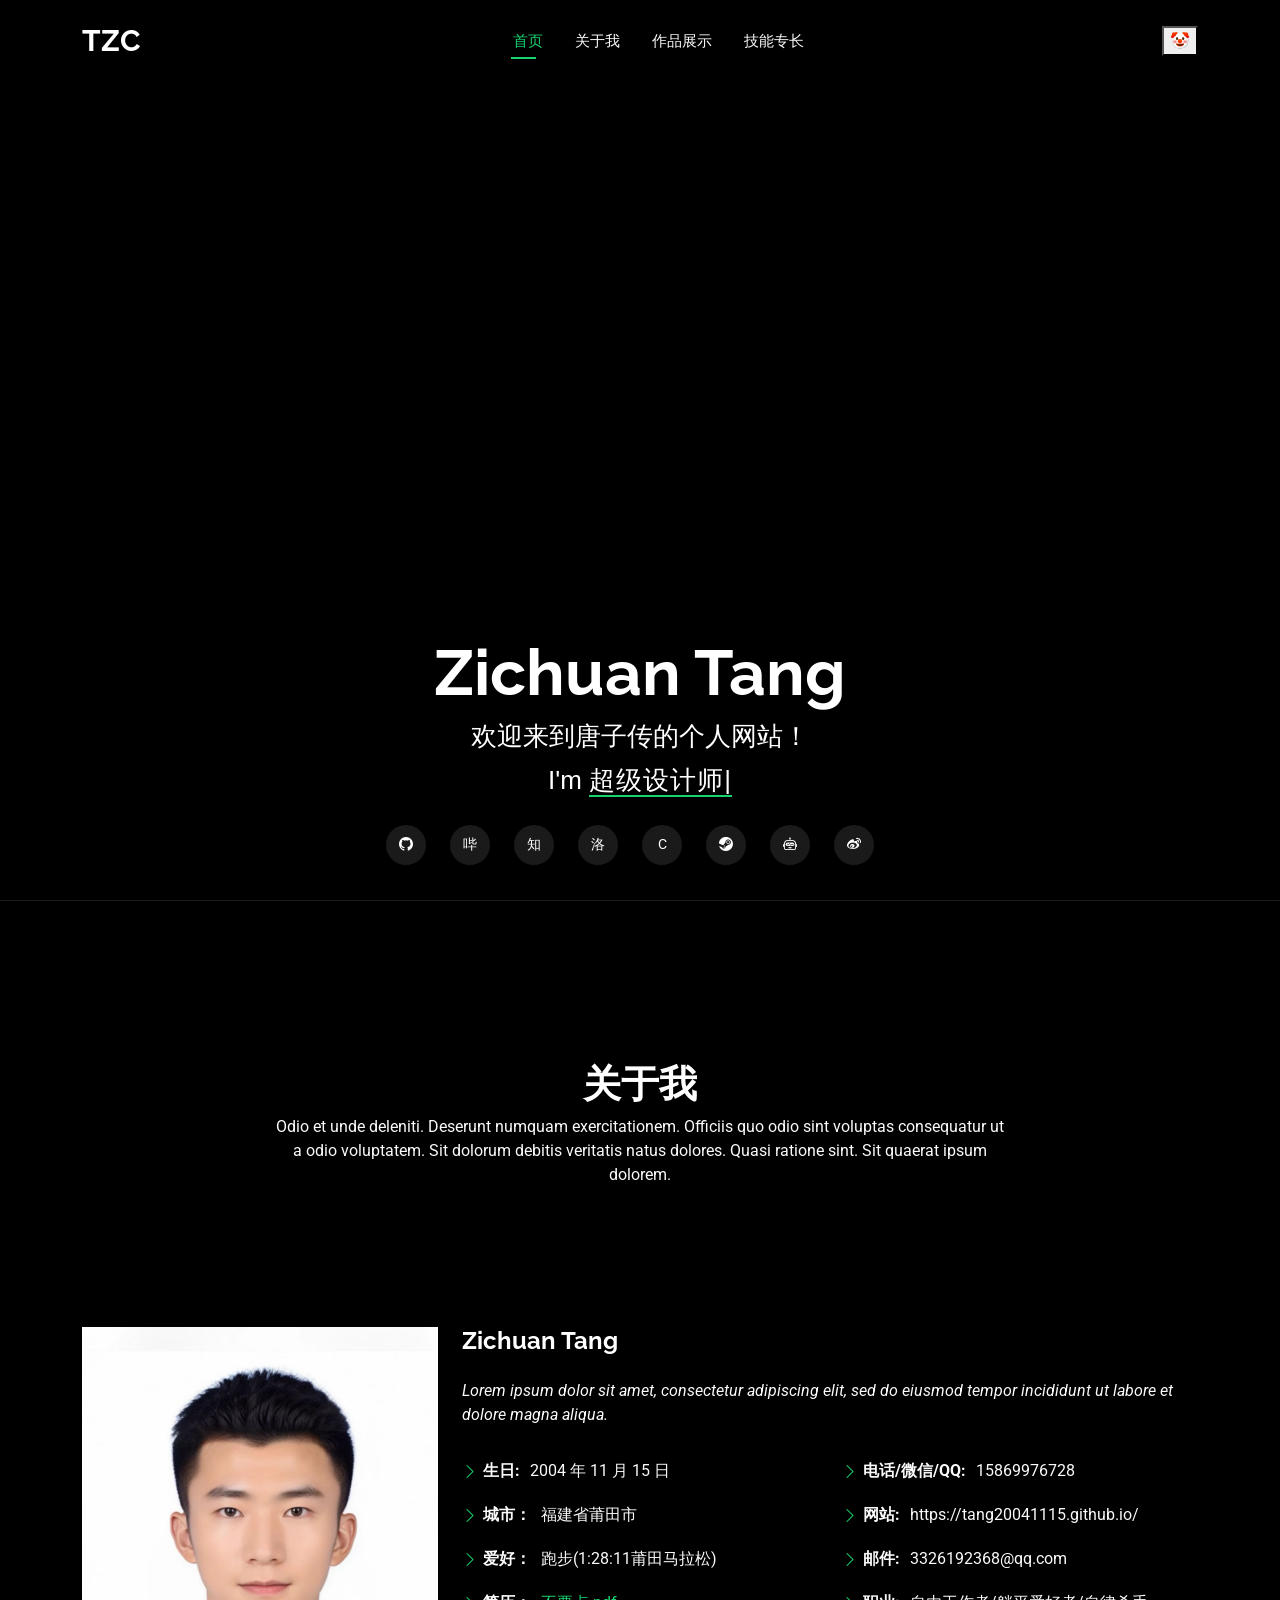
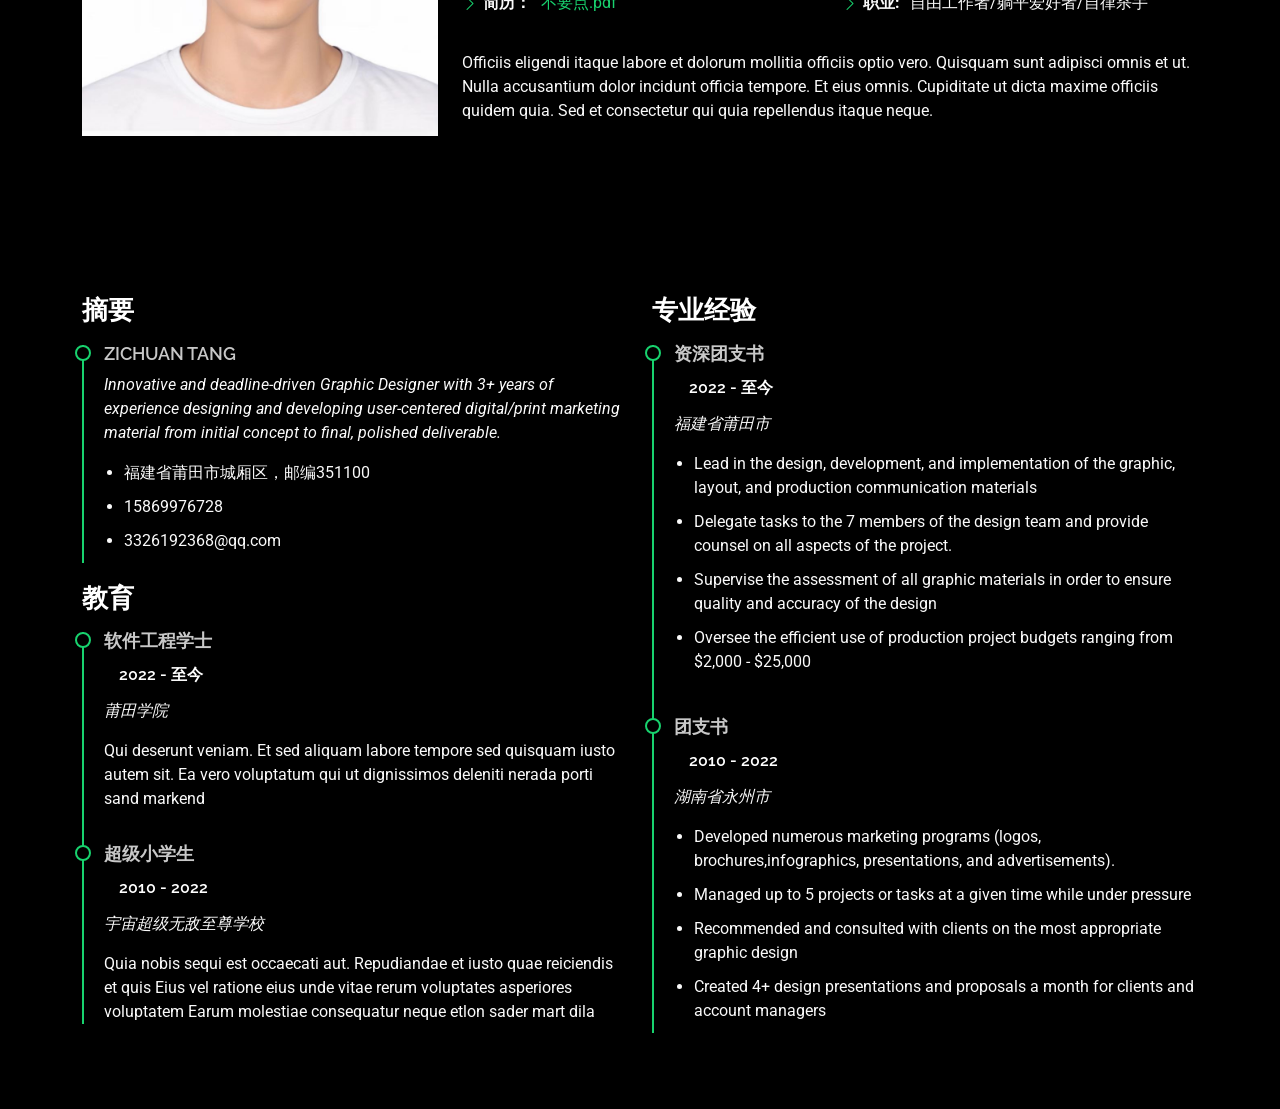
==== commit 5c6dd034: "将视频作为背景 加了：      <video autoplay loop muted playsinline class="hero-video">         <source src="pat" ====
--- a/index.html
+++ b/index.html
@@ -38,6 +38,28 @@
     .hide-header {
       top: -100px; /* 根据导航条的高度调整，隐藏导航条 */
     }
+
+  /* 将视频作为背景 */
+    .hero-video {
+      position: fixed;
+      /* 固定位置 */
+      top: 0;
+      left: 0;
+      width: 100%;
+      height: 100%;
+      object-fit: cover;
+      /* 确保视频完整覆盖背景 */
+      z-index: -1;
+      /* 确保视频在内容后面 */
+    }
+
+    .hero {
+      position: relative;
+      /* 确保内容显示在视频上面 */
+      z-index: -1;
+      /* 确保内容在视频上面 */
+    }
+
   </style>  
   
   <!-- 百度统计 -->
@@ -83,7 +105,11 @@
     <!-- Hero Section -->
     <section id="hero" class="hero section dark-background">
 
-      <img src="assets/img/hero-bg.jpg" alt="" >
+      <video autoplay loop muted playsinline class="hero-video">
+        <source src="path_to_your_video.mp4" type="video/mp4">
+        <source src="path_to_your_video.webm" type="video/webm">
+        Your browser does not support the video tag.
+      </video>
 
       <div class="container" data-aos="slide-up">
         <h2>Zichuan Tang</h2>
